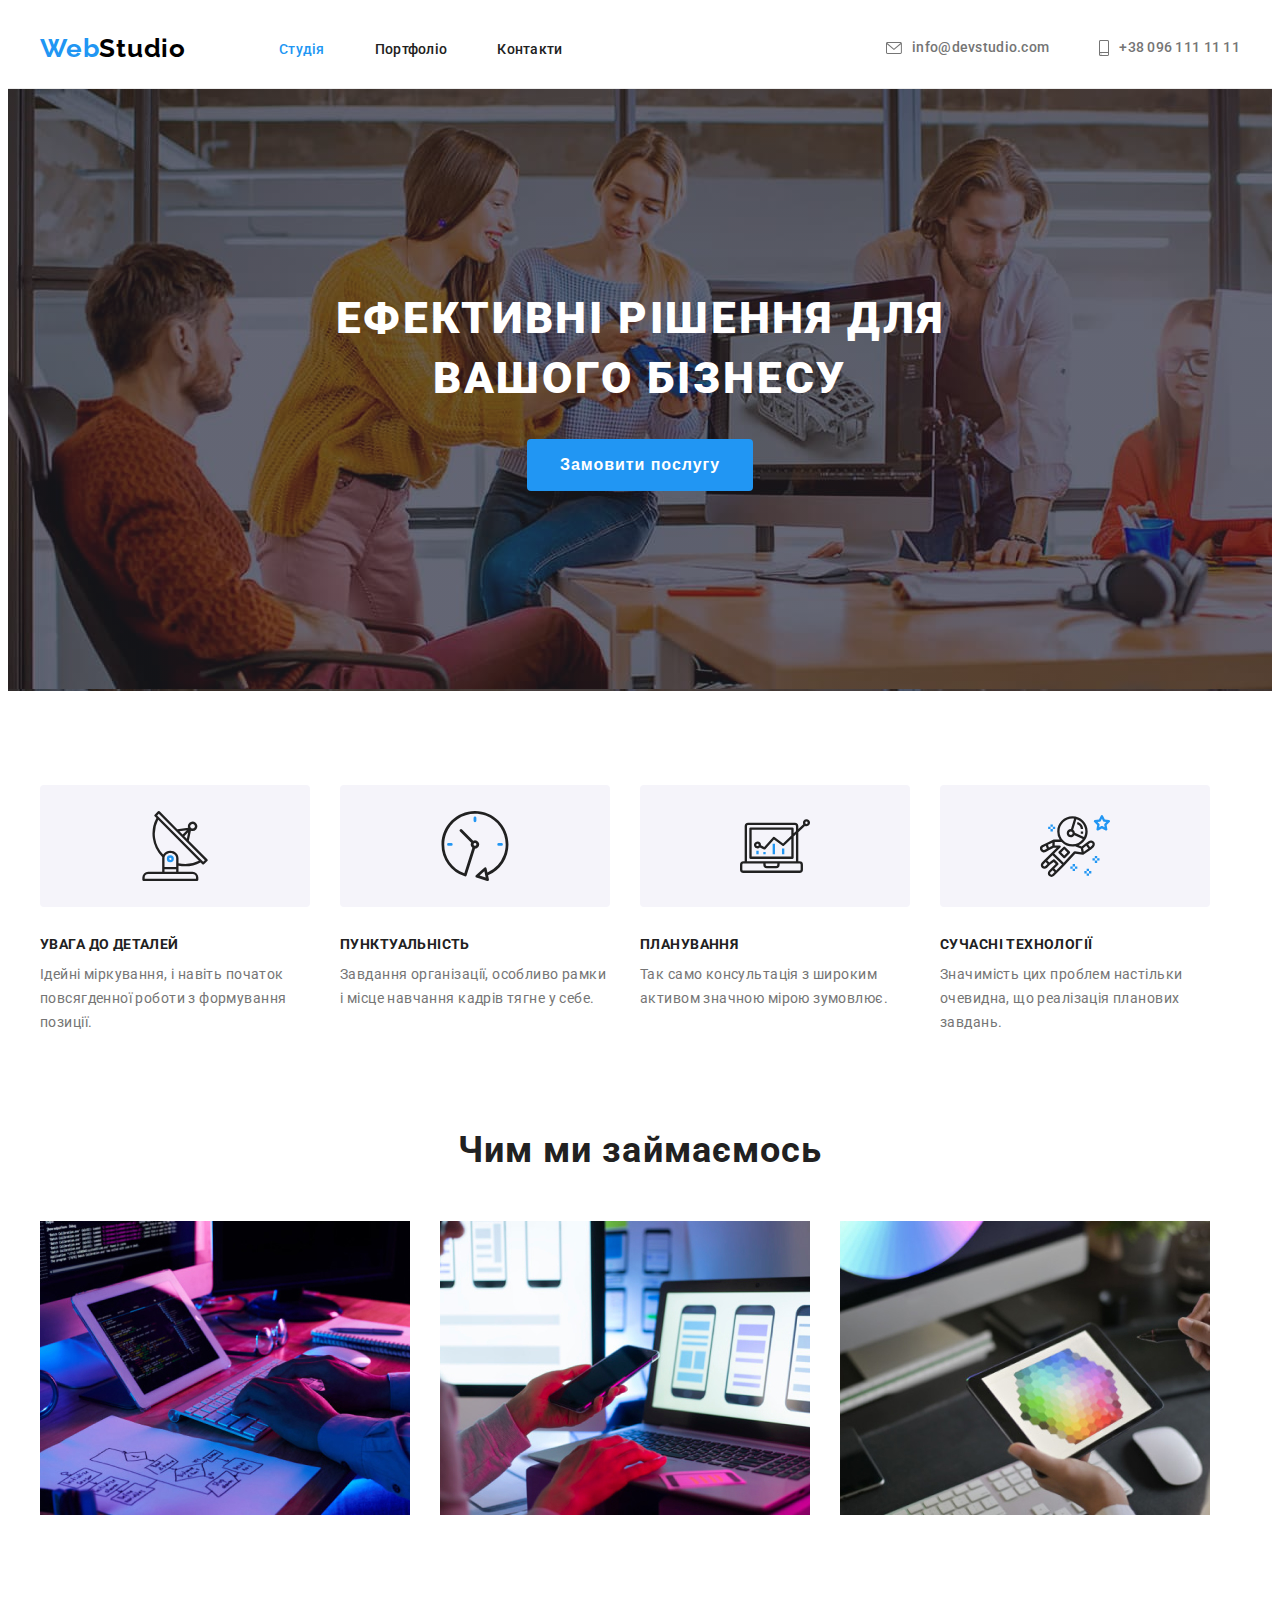
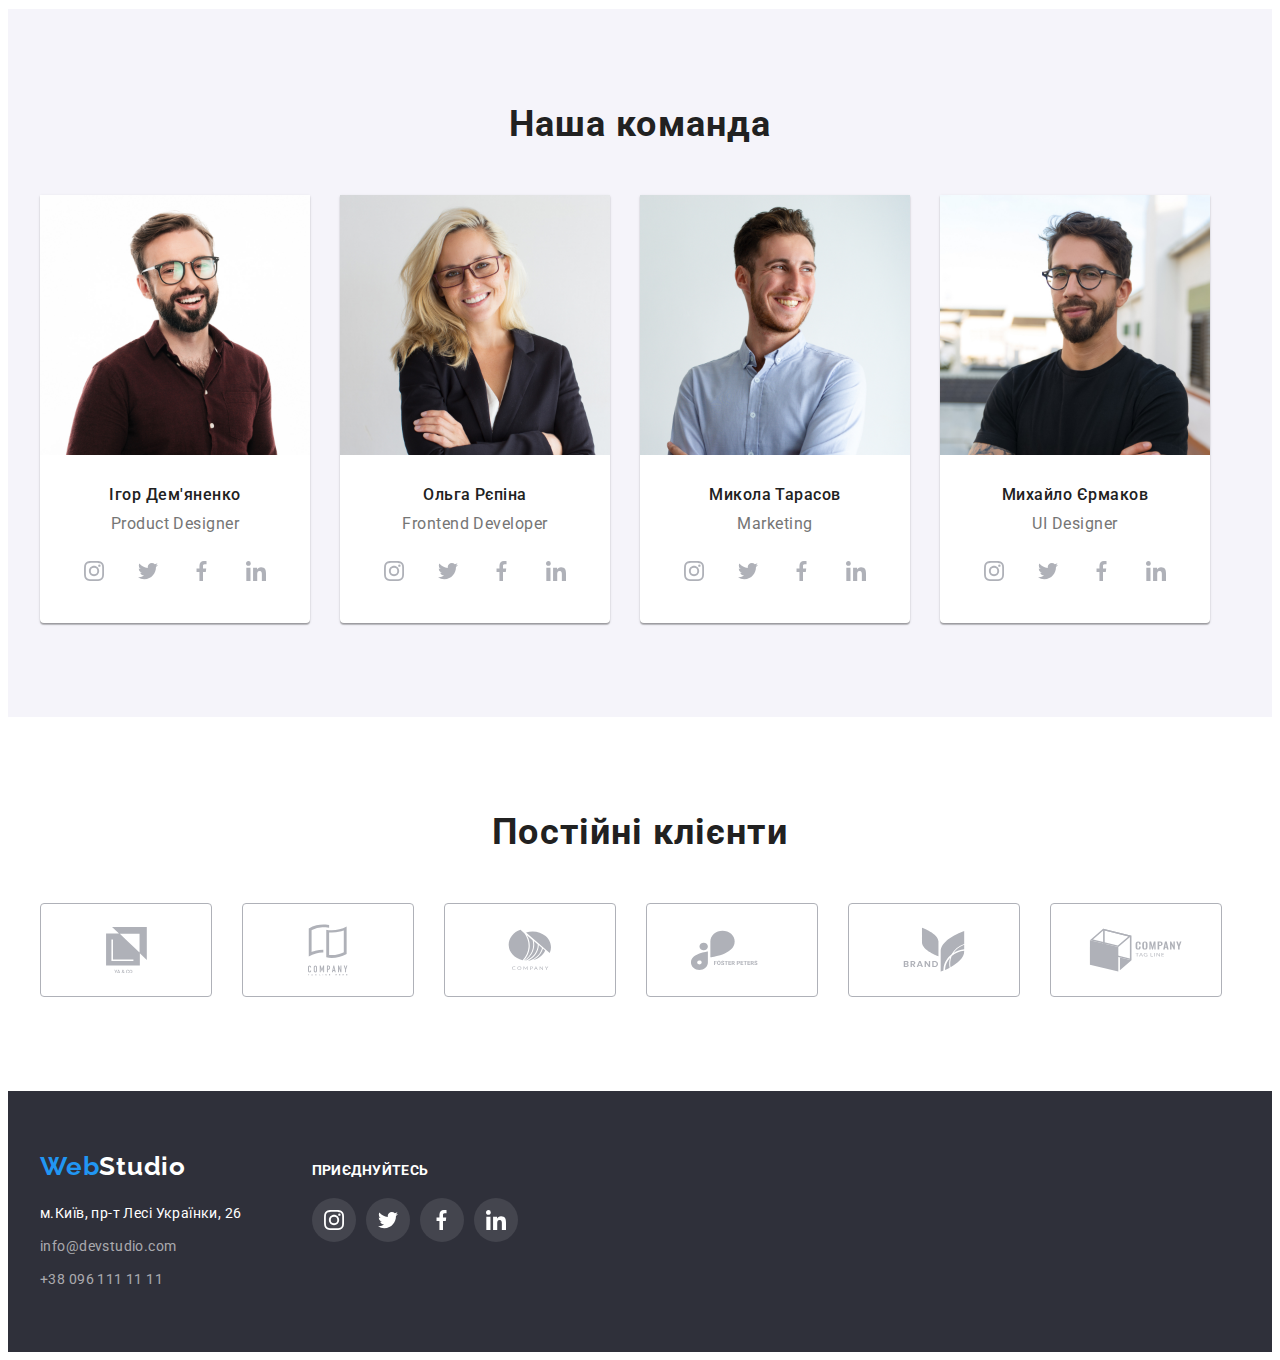
==== index.html @ f3720ad2 "Initial commit" ====
<!DOCTYPE html>
<html lang="uk">
  <head>
    <meta charset="UTF-8" />
    <meta http-equiv="X-UA-Compatible" content="IE=edge" />
    <meta name="viewport" content="width=device-width, initial-scale=1.0" />
    <title>WebStudio</title>
    <link rel="preconnect" href="https://fonts.googleapis.com" />
    <link rel="preconnect" href="https://fonts.gstatic.com" crossorigin />
    <link
      href="https://fonts.googleapis.com/css2?family=Raleway:wght@700&family=Roboto:wght@400;500;700;900&display=swap"
      rel="stylesheet"
    />
    <link
      rel="stylesheet"
      href="https://cdnjs.cloudflare.com/ajax/libs/modern-normalize/1.1.0/modern-normalize.min.css"
      integrity="sha512-wpPYUAdjBVSE4KJnH1VR1HeZfpl1ub8YT/NKx4PuQ5NmX2tKuGu6U/JRp5y+Y8XG2tV+wKQpNHVUX03MfMFn9Q=="
      crossorigin="anonymous"
      referrerpolicy="no-referrer"
    />
    <link rel="stylesheet" href="./css/style.css" />
  </head>

  <body>
    <header class="header">
      <div class="container header-container">
        <nav class="navigation">
          <a href="./index.html" class="logo"> <span class="accent">Web</span>Studio </a>
          <ul class="nav-link">
            <li class="current item"><a href="./index.html"> Студія </a></li>
            <li class="item"><a href="./portfolio.html"> Портфоліо </a></li>
            <li class="item"><a href=" "> Контакти </a></li>
          </ul>
        </nav>
        <ul class="adress-nav">
          <li class="item adress-item">
            <a href="mailto:info@devstudio.com" class="adress-link">
              <svg class="adress-icon" width="16" height="12">
                <use href="./images/icons.svg#envelope"></use>
              </svg>
              info@devstudio.com
            </a>
          </li>

          <li class="item adress-item">
            <a href="callto:+380961111111" class="adress-link">
              <svg class="adress-icon" width="10" height="16">
                <use href="./images/icons.svg#smartphone"></use>
              </svg>
              +38 096 111 11 11
            </a>
          </li>
        </ul>
      </div>
    </header>
    <main>
      <section class="section hero">
        <div class="container">
          <h1 class="main-title">Ефективні рішення для вашого бізнесу</h1>
          <button type="button" class="btn">Замовити послугу</button>
        </div>
      </section>
      <section class="section">
        <div class="container">
          <h2 class="visually-hidden">Наші особливості</h2>
          <ul class="features">
            <li class="features-item">
              <div class="features-icon-wrap">
                <svg class="features-icon" width="70" height="70">
                  <use href="./images/icons.svg#antenna"></use>
                </svg>
              </div>
              <h3 class="features-item-title">Увага до деталей</h3>
              <p class="features-item-text">
                Ідейні міркування, і навіть початок повсягденної роботи з формування позиції.
              </p>
            </li>
            <li class="features-item">
              <div class="features-icon-wrap">
                <svg class="features-icon" width="70" height="70">
                  <use href="./images/icons.svg#clock"></use>
                </svg>
              </div>
              <h3 class="features-item-title">Пунктуальність</h3>
              <p class="features-item-text">
                Завдання організації, особливо рамки і місце навчання кадрів тягне у себе.
              </p>
            </li>
            <li class="features-item">
              <div class="features-icon-wrap">
                <svg class="features-icon" width="70" height="70">
                  <use href="./images/icons.svg#diagram"></use>
                </svg>
              </div>
              <h3 class="features-item-title">Планування</h3>
              <p class="features-item-text">
                Так само консультація з широким активом значною мірою зумовлює.
              </p>
            </li>
            <li class="features-item">
              <div class="features-icon-wrap">
                <svg class="features-icon" width="70" height="70">
                  <use href="./images/icons.svg#astronaut"></use>
                </svg>
              </div>
              <h3 class="features-item-title">Сучасні технології</h3>
              <p class="features-item-text">
                Значимість цих проблем настільки очевидна, що реалізація планових завдань.
              </p>
            </li>
          </ul>
        </div>
      </section>
      <section class="section works-preview">
        <div class="container">
          <h2 class="section-title">Чим ми займаємось</h2>
          <ul class="works-list">
            <li class="works-item">
              <img
                src="./images/box_1.jpg"
                alt="робоче місце з комп'ютером, планшетом та клавіатурою"
                width="370"
              />
            </li>
            <li class="works-item">
              <img
                src="./images/box_2.jpg"
                alt="ноутбук із зображеннями макетів додатків на мобільному телефоні"
                width="370"
              />
            </li>
            <li class="works-item">
              <img
                src="./images/box_3.jpg"
                alt="планшет із зображенням кольорової палітри"
                width="370"
              />
            </li>
          </ul>
        </div>
      </section>
      <section class="employee section">
        <div class="container">
          <h2 class="section-title">Наша команда</h2>
          <ul class="team">
            <li class="team-member">
              <img src="./images/employee_1.jpg" alt="фотографія Ігора Дем'яненко" width="270" />
              <div class="team-member-info">
                <h3 class="team-member-name">Ігор Дем'яненко</h3>
                <p class="team-member-position">Product Designer</p>
                <ul class="team-contact">
                  <li class="social-contact-list">
                    <a href="" class="social-contact-link">
                      <svg class="social-contact-icon" width="20" height="20">
                        <use
                          href="./images/icons.svg#instagram"
                          target="_blank"
                          rel="noopener
              noreferrer"
                        ></use>
                      </svg>
                    </a>
                  </li>
                  <li class="social-contact-list">
                    <a href="" class="social-contact-link">
                      <svg class="social-contact-icon" width="20" height="20">
                        <use href="./images/icons.svg#twitter"></use>
                      </svg>
                    </a>
                  </li>
                  <li class="social-contact-list">
                    <a href="" class="social-contact-link">
                      <svg class="social-contact-icon" width="20" height="20">
                        <use
                          href="./images/icons.svg#facebook"
                          target="_blank"
                          rel="noopener
              noreferrer"
                        ></use>
                      </svg>
                    </a>
                  </li>
                  <li class="social-contact-list">
                    <a href="" class="social-contact-link">
                      <svg class="social-contact-icon" width="20" height="20">
                        <use
                          href="./images/icons.svg#linkedin"
                          target="_blank"
                          rel="noopener
              noreferrer"
                        ></use>
                      </svg>
                    </a>
                  </li>
                </ul>
              </div>
            </li>
            <li class="team-member">
              <img src="./images/employee_2.jpg" alt="фотографія Ольги Рєпіної" width="270" />
              <div class="team-member-info">
                <h3 class="team-member-name">Ольга Рєпіна</h3>
                <p class="team-member-position">Frontend Developer</p>
                <ul class="team-contact">
                  <li class="social-contact-list">
                    <a href="" class="social-contact-link">
                      <svg class="social-contact-icon" width="20" height="20">
                        <use
                          href="./images/icons.svg#instagram"
                          target="_blank"
                          rel="noopener
              noreferrer"
                        ></use>
                      </svg>
                    </a>
                  </li>
                  <li class="social-contact-list">
                    <a href="" class="social-contact-link">
                      <svg class="social-contact-icon" width="20" height="20">
                        <use
                          href="./images/icons.svg#twitter"
                          target="_blank"
                          rel="noopener
              noreferrer"
                        ></use>
                      </svg>
                    </a>
                  </li>
                  <li class="social-contact-list">
                    <a href="" class="social-contact-link">
                      <svg class="social-contact-icon" width="20" height="20">
                        <use
                          href="./images/icons.svg#facebook"
                          target="_blank"
                          rel="noopener
              noreferrer"
                        ></use>
                      </svg>
                    </a>
                  </li>
                  <li class="social-contact-list">
                    <a href="" class="social-contact-link">
                      <svg class="social-contact-icon" width="20" height="20">
                        <use
                          href="./images/icons.svg#linkedin"
                          target="_blank"
                          rel="noopener
              noreferrer"
                        ></use>
                      </svg>
                    </a>
                  </li>
                </ul>
              </div>
            </li>
            <li class="team-member">
              <img src="./images/employee_3.jpg" alt="фотографія Миколи Тарасова" width="270" />
              <div class="team-member-info">
                <h3 class="team-member-name">Микола Тарасов</h3>
                <p class="team-member-position">Marketing</p>
                <ul class="team-contact">
                  <li class="social-contact-list">
                    <a href="" class="social-contact-link">
                      <svg class="social-contact-icon" width="20" height="20">
                        <use
                          href="./images/icons.svg#instagram"
                          target="_blank"
                          rel="noopener
              noreferrer"
                        ></use>
                      </svg>
                    </a>
                  </li>
                  <li class="social-contact-list">
                    <a href="" class="social-contact-link">
                      <svg class="social-contact-icon" width="20" height="20">
                        <use
                          href="./images/icons.svg#twitter"
                          target="_blank"
                          rel="noopener
              noreferrer"
                        ></use>
                      </svg>
                    </a>
                  </li>
                  <li class="social-contact-list">
                    <a href="" class="social-contact-link">
                      <svg class="social-contact-icon" width="20" height="20">
                        <use
                          href="./images/icons.svg#facebook"
                          target="_blank"
                          rel="noopener
              noreferrer"
                        ></use>
                      </svg>
                    </a>
                  </li>
                  <li class="social-contact-list">
                    <a href="" class="social-contact-link">
                      <svg class="social-contact-icon" width="20" height="20">
                        <use
                          href="./images/icons.svg#linkedin"
                          target="_blank"
                          rel="noopener
              noreferrer"
                        ></use>
                      </svg>
                    </a>
                  </li>
                </ul>
              </div>
            </li>
            <li class="team-member">
              <img src="./images/employee_4.jpg" alt="фотографія Михайла Єрмакова" width="270" />
              <div class="team-member-info">
                <h3 class="team-member-name">Михайло Єрмаков</h3>
                <p class="team-member-position">UI Designer</p>
                <ul class="team-contact">
                  <li class="social-contact-list">
                    <a
                      href=""
                      class="social-contact-link"
                      target="_blank"
                      rel="noopener
              noreferrer"
                    >
                      <svg class="social-contact-icon" width="20" height="20">
                        <use href="./images/icons.svg#instagram"></use>
                      </svg>
                    </a>
                  </li>
                  <li class="social-contact-list">
                    <a
                      href=""
                      class="social-contact-link"
                      target="_blank"
                      rel="noopener
              noreferrer"
                    >
                      <svg class="social-contact-icon" width="20" height="20">
                        <use href="./images/icons.svg#twitter"></use>
                      </svg>
                    </a>
                  </li>
                  <li class="social-contact-list">
                    <a
                      href=""
                      class="social-contact-link"
                      target="_blank"
                      rel="noopener
              noreferrer"
                    >
                      <svg class="social-contact-icon" width="20" height="20">
                        <use href="./images/icons.svg#facebook"></use>
                      </svg>
                    </a>
                  </li>
                  <li class="social-contact-list">
                    <a
                      href=""
                      class="social-contact-link"
                      target="_blank"
                      rel="noopener
              noreferrer"
                    >
                      <svg class="social-contact-icon" width="20" height="20">
                        <use href="./images/icons.svg#linkedin"></use>
                      </svg>
                    </a>
                  </li>
                </ul>
              </div>
            </li>
          </ul>
        </div>
      </section>
      <section class="section">
        <div class="container">
          <h2 class="section-title">Постійні клієнти</h2>
          <ul class="clients-list">
            <li class="clients-item">
              <a
                href=" "
                class="clients-link"
                target="_blank"
                rel="noopener
              noreferrer"
              >
                <svg class="clients-icon" width="41" height="46.7">
                  <use href="./images/icons.svg#group1"></use>
                </svg>
              </a>
            </li>
            <li class="clients-item">
              <a
                href=" "
                class="clients-link"
                target="_blank"
                rel="noopener
              noreferrer"
              >
                <svg class="clients-icon" width="40" height="52">
                  <use href="./images/icons.svg#group2"></use>
                </svg>
              </a>
            </li>
            <li class="clients-item">
              <a
                href=" "
                class="clients-link"
                target="_blank"
                rel="noopener
              noreferrer"
              >
                <svg class="clients-icon" width="43.46" height="41.18">
                  <use href="./images/icons.svg#group3"></use>
                </svg>
              </a>
            </li>
            <li class="clients-item">
              <a
                href=" "
                class="clients-link"
                target="_blank"
                rel="noopener
              noreferrer"
              >
                <svg class="clients-icon" width="84.44" height="40.62">
                  <use href="./images/icons.svg#group4"></use>
                </svg>
              </a>
            </li>
            <li class="clients-item">
              <a
                href=" "
                class="clients-link"
                target="_blank"
                rel="noopener
              noreferrer"
              >
                <svg class="clients-icon" width="62.54" height="45.43">
                  <use href="./images/icons.svg#group5"></use>
                </svg>
              </a>
            </li>
            <li class="clients-item">
              <a
                href=" "
                class="clients-link"
                target="_blank"
                rel="noopener
              noreferrer"
              >
                <svg class="clients-icon" width="93.79" height="43.93">
                  <use href="./images/icons.svg#group6"></use>
                </svg>
              </a>
            </li>
          </ul>
        </div>
      </section>
    </main>
    <footer class="footer">
      <div class="container footer-wrap">
        <div class="adress-wrap">
          <a href="./index.html" class="footer-logo"> <span class="accent">Web</span>Studio </a>
          <address class="adress">
            <ul>
              <li class="footer-adress">
                <a
                  href="https://www.google.com/maps/place/%D0%B1%D1%83%D0%BB%D1%8C%D0%B2%D0%B0%D1%80+%D0%9B%D0%B5%D1%81%D1%96+%D0%A3%D0%BA%D1%80%D0%B0%D1%97%D0%BD%D0%BA%D0%B8,+26,+%D0%9A%D0%B8%D1%97%D0%B2,+02000/@50.4265807,30.5383858,17z/data=!3m1!4b1!4m6!3m5!1s0x40d4cf0e033ecbe9:0x57a4dffefec77da0!8m2!3d50.4265807!4d30.5383858!16s%2Fg%2F1tctq5jv"
                  target="_blank"
                  rel="noopener
                noreferrer"
                  >м.Київ, пр-т Лесі Українки, 26</a
                >
              </li>
              <li class="footer-contact">
                <a href="mailto:info@devstudio.com">info@devstudio.com</a>
              </li>
              <li class="footer-contact"><a href="callto:+380961111111">+38 096 111 11 11</a></li>
            </ul>
          </address>
        </div>
        <div class="social-links-wrap">
          <p class="join">приєднуйтесь</p>
          <ul class="team-contact">
            <li class="social-contact-list">
              <a
                href=""
                class="social-contact-link footer-link"
                target="_blank"
                rel="noopener
              noreferrer"
              >
                <svg class="social-contact-icon footer-icon" width="20" height="20">
                  <use href="./images/icons.svg#instagram"></use>
                </svg>
              </a>
            </li>
            <li class="social-contact-list">
              <a
                href=""
                class="social-contact-link footer-link"
                target="_blank"
                rel="noopener
              noreferrer"
              >
                <svg class="social-contact-icon footer-icon" width="20" height="20">
                  <use href="./images/icons.svg#twitter"></use>
                </svg>
              </a>
            </li>
            <li class="social-contact-list">
              <a
                href=""
                class="social-contact-link footer-link"
                target="_blank"
                rel="noopener
              noreferrer"
              >
                <svg class="social-contact-icon footer-icon" width="20" height="20">
                  <use href="./images/icons.svg#facebook"></use>
                </svg>
              </a>
            </li>
            <li class="social-contact-list">
              <a
                href=""
                class="social-contact-link footer-link"
                target="_blank"
                rel="noopener
              noreferrer"
              >
                <svg class="social-contact-icon footer-icon" width="20" height="20">
                  <use href="./images/icons.svg#linkedin"></use>
                </svg>
              </a>
            </li>
          </ul>
        </div>
      </div>
    </footer>
  </body>
</html>
---- css/style.css ----
:root {
  --brand-color: #2196f3;
  --main-color: #212121;
  --second-color: #757575;
  --bg-color: #2f303a;
}

/* ------------------RESET---------------------- */

h1,
h2,
h3,
h4,
h5,
h6,
p {
  margin: 0;
}
ul {
  list-style: none;
  margin: 0;
  padding: 0;
}
a {
  text-decoration: none;
}
img {
  display: block;
}

/* ------------------GENERAL-------------------- */

body {
  background-color: #ffffff;
  font-family: 'Roboto', sans-serif;
  color: var(--main-color);
}
.container {
  width: 100%;
  max-width: 1200px;
  margin: 0 auto;
  padding-left: 15px;
  padding-right: 15px;
}
.section {
  padding-top: 94px;
  padding-bottom: 94px;
}
.visually-hidden {
  position: absolute;
  width: 1px;
  height: 1px;
  margin: -1px;
  border: 0;
  padding: 0;

  white-space: nowrap;
  clip-path: inset(100%);
  clip: rect(0 0 0 0);
  overflow: hidden;
}

/* ------------------HEADER-------------------- */

.header {
  border-bottom: 1px solid #ececec;
}
.header-container {
  display: flex;
  align-items: center;
}
.navigation {
  display: flex;
  align-items: center;
}
.logo {
  margin-right: 93px;
}
.logo,
.footer-logo {
  font-family: 'Raleway', sans-serif;
  font-weight: 700;
  font-size: 26px;
  line-height: 1.19;
  letter-spacing: 0.03em;
  color: #000000;
}
.accent {
  color: var(--brand-color);
}
.nav-link,
.adress-nav {
  display: flex;
  gap: 50px;
  align-items: center;
}

.adress-nav {
  margin-left: auto;
}
.nav-link a,
.adress-nav a {
  padding: 32px 0;
  font-weight: 500;
  font-size: 14px;
  line-height: 1.14;
  letter-spacing: 0.02em;
  color: var(--main-color);
}
.nav-link a:hover,
.nav-link a:focus,
.adress-nav a:hover,
.adress-nav a:focus,
.footer-adress a:hover,
.footer-contact a:hover,
.footer-adress a:focus,
.footer-contact a:focus {
  color: var(--brand-color);
}
.current a {
  color: var(--brand-color);
}
.adress-nav a {
  color: var(--second-color);
}
.adress-link {
  display: flex;
  align-items: center;
}

.adress-icon {
  fill: currentColor;
  margin-right: 10px;
}
/* ------------------HERO-------------------- */

.hero {
  max-width: 1600px;
  padding: 200px 0;
  margin-left: auto;
  margin-right: auto;
  background-color: var(--bg-color);
  text-align: center;
  background-image: linear-gradient(rgba(47, 48, 58, 0.4), rgba(47, 48, 58, 0.4)),
    url(../images/bg_image.jpg);
}

.main-title {
  width: 696px;
  margin: 0 auto 30px;

  font-weight: 900;
  font-size: 44px;
  line-height: 1.36;
  letter-spacing: 0.06em;
  text-transform: uppercase;
  color: #ffffff;
}
.btn {
  padding: 10px 32px;
  display: block;
  margin: 0 auto;
  border: 1px solid transparent;
  border-radius: 4px;

  font-weight: 700;
  font-size: 16px;
  line-height: 1.88;
  letter-spacing: 0.06em;
  color: #ffffff;
  background-color: var(--brand-color);
  cursor: pointer;
}
.btn:hover,
.btn:focus {
  background-color: #188ce8;
}

/* ------------------FEATURES-------------------- */
.features {
  display: flex;
  gap: 30px;
}
.features-item {
  width: 270px;
}
.features-icon-wrap {
  height: 120px;
  margin-bottom: 30px;
  display: flex;
  align-items: center;
  justify-content: center;

  background: #f5f4fa;
  border: 1px solid transparent;
  border-radius: 4px;
}

.features .features-item-title {
  margin-bottom: 10px;

  font-weight: 700;
  font-size: 14px;
  line-height: 1.14;
  letter-spacing: 0.03em;
  text-transform: uppercase;
}
.features .features-item-text {
  font-size: 14px;
  line-height: 1.71;
  letter-spacing: 0.03em;
  color: var(--second-color);
}

/* -----------------WORKS-------------------- */

.works-preview {
  padding-top: 0;
}
.works-list {
  display: flex;
  gap: 30px;
}

.section-title {
  margin-bottom: 50px;

  font-weight: 700;
  font-size: 36px;
  line-height: 1.17;
  text-align: center;
  letter-spacing: 0.03em;
}

/* ------------------TEAM-------------------- */

.employee {
  background-color: #f5f4fa;
}
.team {
  display: flex;
  gap: 30px;
}
.team .team-member-name {
  margin-bottom: 10px;

  font-weight: 500;
  font-size: 16px;
  line-height: 1.19;
  text-align: center;
  letter-spacing: 0.03em;
}
.team .team-member-position {
  margin-bottom: 16px;

  font-size: 16px;
  line-height: 1.19;
  text-align: center;
  letter-spacing: 0.03em;
  color: var(--second-color);
}
.team-member {
  background-color: #ffffff;
  border-radius: 0px 0px 4px 4px;
  box-shadow: 0px 1px 3px rgba(0, 0, 0, 0.12), 0px 1px 1px rgba(0, 0, 0, 0.14),
    0px 2px 1px rgba(0, 0, 0, 0.2);
}
.team-member-info {
  padding-top: 30px;
  padding-bottom: 30px;
}

.team-contact {
  display: flex;
  gap: 10px;
  align-items: center;
  justify-content: center;
}
.social-contact-link {
  display: flex;
  align-items: center;
  justify-content: center;

  width: 44px;
  height: 44px;
  color: #afb1b8;
  background-color: #ffffff;
  border-radius: 50%;
}
.social-contact-link:hover,
.social-contact-link:focus {
  color: #ffffff;
  background-color: var(--brand-color);
}
.social-contact-icon {
  fill: currentColor;
}

/* -----------------CLIENTS-------------------- */

.clients-list {
  display: flex;
  gap: 30px;
}
.clients-link {
  width: 170px;
  height: 92px;
  display: flex;
  align-items: center;
  justify-content: center;
  color: #afb1b8;
  border: 1px solid #afb1b8;
  border-radius: 4px;
}
.clients-link:hover,
.clients-link:focus {
  color: var(--brand-color);
  border: 1px solid var(--brand-color);
}

.clients-icon {
  fill: currentColor;
}
/* ------------------PORTFOLIO-------------------- */

.filter-btn {
  display: flex;
  justify-content: center;
  margin-bottom: 50px;
  gap: 8px;
}

.filter-btn button {
  padding: 6px 22px;
  border-radius: 4px;
  border: 1px solid transparent;

  font-weight: 500;
  font-size: 16px;
  line-height: 1.63;
  text-align: center;
  letter-spacing: 0.03em;
  background-color: #f5f4fa;
  color: var(--main-color);
  cursor: pointer;
}
.filter-btn button:hover,
.filter-btn button:focus {
  color: #ffffff;
  background-color: var(--brand-color);
  box-shadow: 0px 3px 1px rgba(0, 0, 0, 0.1), 0px 1px 2px rgba(0, 0, 0, 0.08),
    0px 2px 2px rgba(0, 0, 0, 0.12);
}
.works {
  display: flex;
  flex-wrap: wrap;
  gap: 30px;
}
.works-example-item {
  width: calc((100% - 60px) / 3);
}
.works-example-item:hover {
  box-shadow: 0px 1px 1px rgba(0, 0, 0, 0.12), 0px 4px 4px rgba(0, 0, 0, 0.06),
    1px 4px 6px rgba(0, 0, 0, 0.16);
}
.works .works-example-title {
  margin-bottom: 4px;

  font-weight: 700;
  font-size: 18px;
  line-height: 2;
  letter-spacing: 0.06em;
}
.works .works-example-text {
  font-size: 16px;
  line-height: 1.88;
  letter-spacing: 0.06em;
  color: var(--second-color);
}
.works-example-info {
  padding: 20px;

  border-right: 1px solid #eeeeee;
  border-left: 1px solid #eeeeee;
  border-bottom: 1px solid #eeeeee;
}

/* ------------------FOOTER-------------------- */
.footer-wrap {
  display: flex;
  align-items: baseline;
  gap: 70px;
}
.footer {
  background-color: var(--bg-color);
  padding-top: 60px;
  padding-bottom: 60px;
}
.adress {
  margin-top: 20px;
  font-style: normal;
}
.adress li:not(:last-child) {
  margin-bottom: 9px;
}
.footer-logo {
  color: #ffffff;
}
.footer-adress a,
.footer-contact a {
  color: #ffffff;

  font-size: 14px;
  line-height: 1.71;
  letter-spacing: 0.03em;
}
.footer-contact a {
  color: rgba(255, 255, 255, 0.6);
}
.join {
  margin-bottom: 20px;

  font-weight: 700;
  font-size: 14px;
  line-height: 1, 14;
  letter-spacing: 0.03em;
  text-transform: uppercase;
  color: #ffffff;
}
.footer-link {
  color: #ffffff;
  background-color: rgba(255, 255, 255, 0.1);
}
.footer-link:hover,
.footer-link:focus {
  background-color: var(--brand-color);
}
.footer-icon {
  fill: currentColor;
}
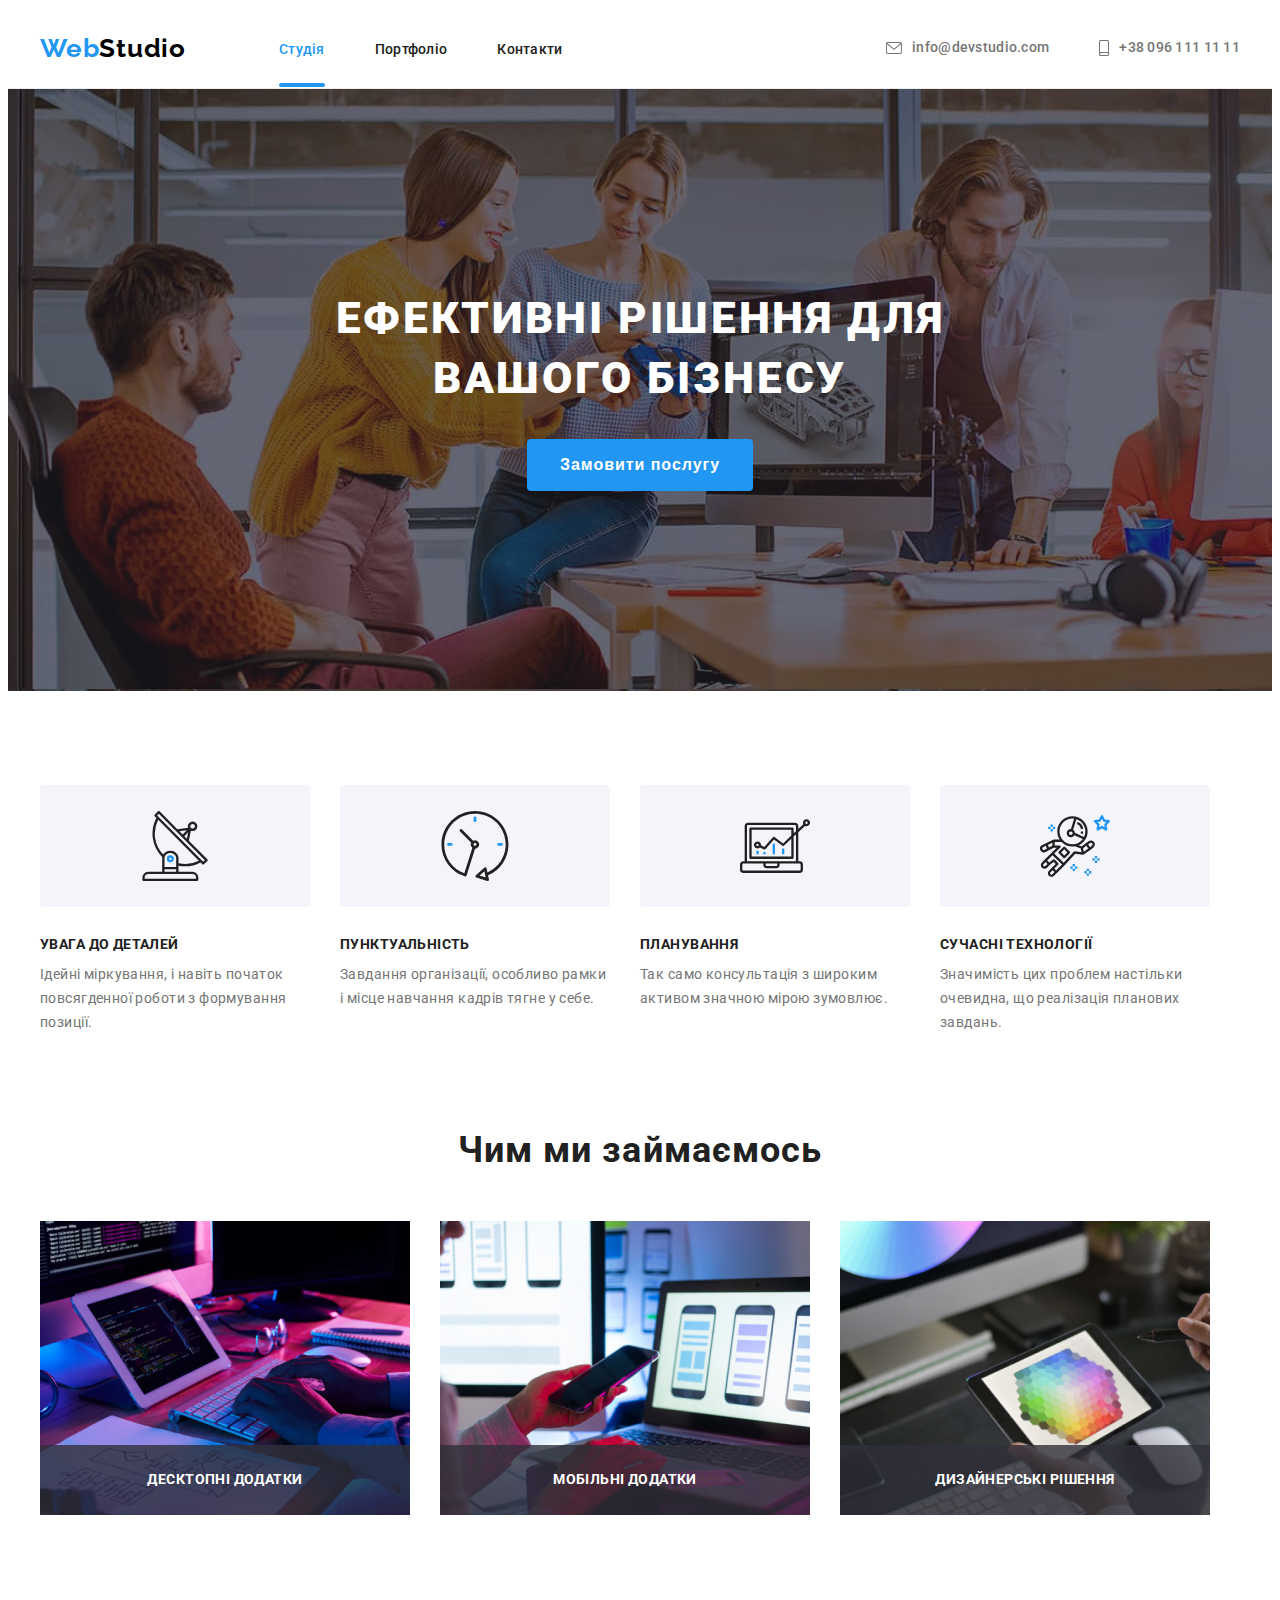
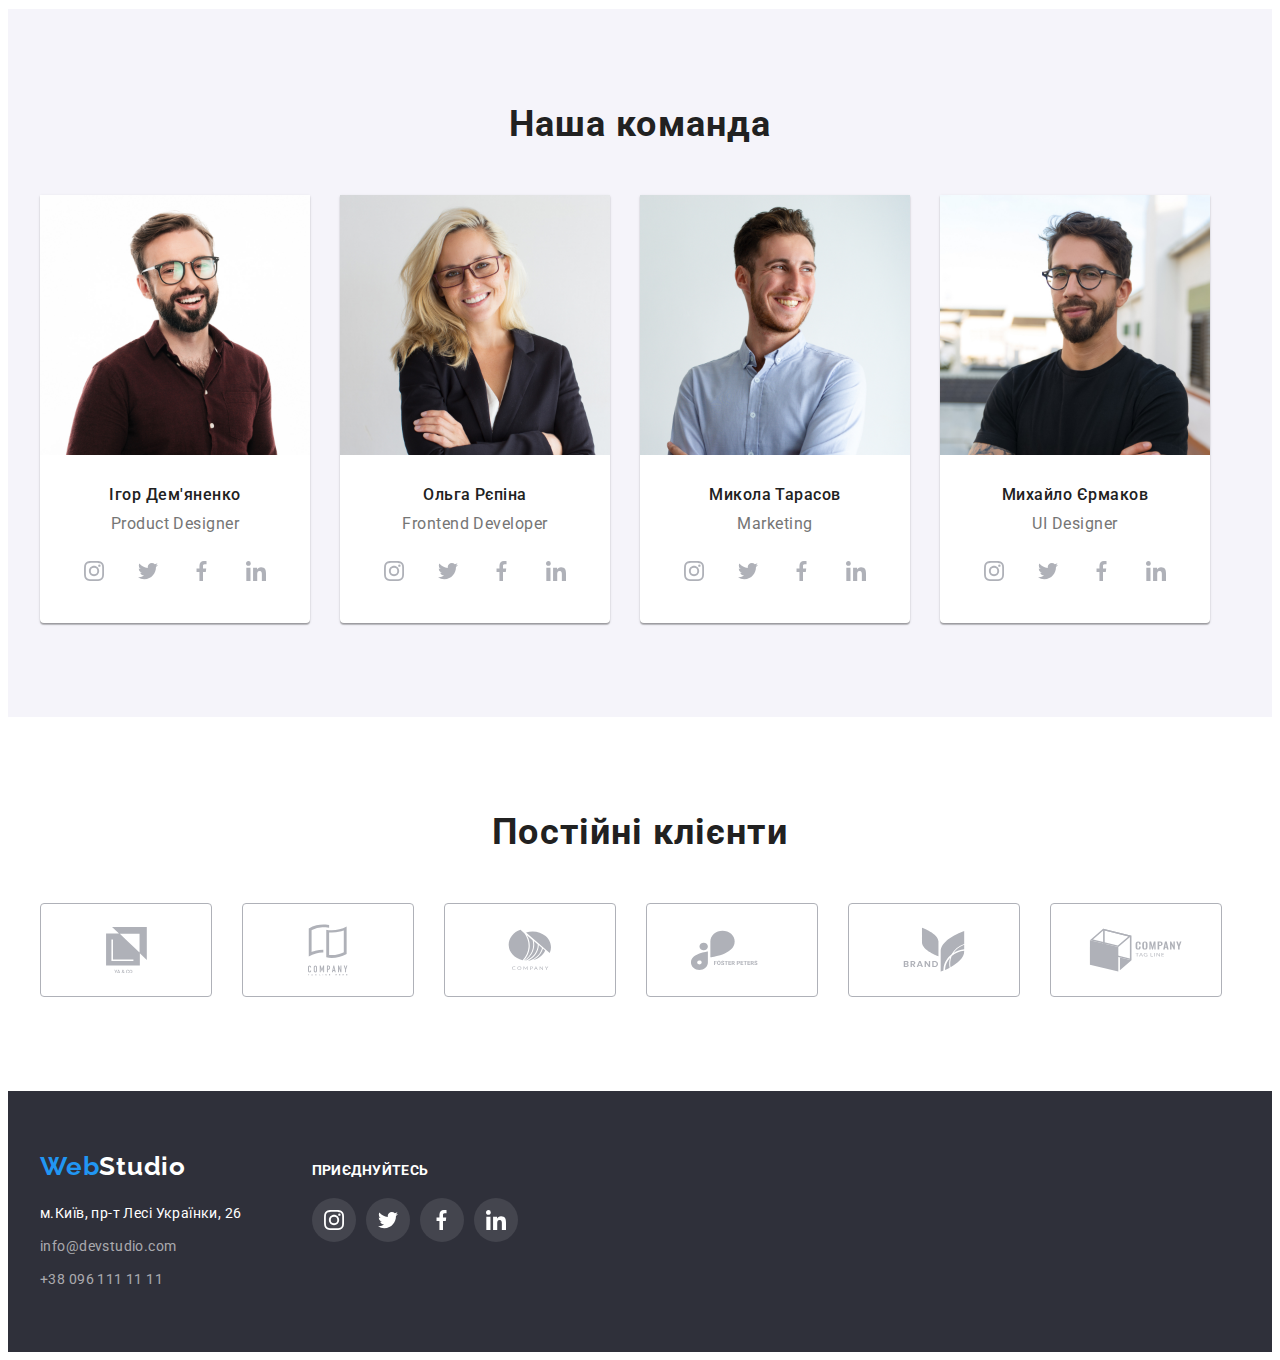
==== commit 781832bc: "added transitions" ====
--- a/index.html
+++ b/index.html
@@ -27,9 +27,9 @@
         <nav class="navigation">
           <a href="./index.html" class="logo"> <span class="accent">Web</span>Studio </a>
           <ul class="nav-link">
-            <li class="current item"><a href="./index.html"> Студія </a></li>
-            <li class="item"><a href="./portfolio.html"> Портфоліо </a></li>
-            <li class="item"><a href=" "> Контакти </a></li>
+            <li class="item"><a href="./index.html" class="current nav-link-item"> Студія </a></li>
+            <li class="item"><a href="./portfolio.html" class="nav-link-item"> Портфоліо </a></li>
+            <li class="item"><a href=" " class="nav-link-item"> Контакти </a></li>
           </ul>
         </nav>
         <ul class="adress-nav">
@@ -57,7 +57,7 @@
       <section class="section hero">
         <div class="container">
           <h1 class="main-title">Ефективні рішення для вашого бізнесу</h1>
-          <button type="button" class="btn">Замовити послугу</button>
+          <button type="button" class="btn" data-modal-open>Замовити послугу</button>
         </div>
       </section>
       <section class="section">
@@ -116,25 +116,34 @@
           <h2 class="section-title">Чим ми займаємось</h2>
           <ul class="works-list">
             <li class="works-item">
-              <img
-                src="./images/box_1.jpg"
-                alt="робоче місце з комп'ютером, планшетом та клавіатурою"
-                width="370"
-              />
+              <div class="works-wrap">
+                <img
+                  src="./images/box_1.jpg"
+                  alt="робоче місце з комп'ютером, планшетом та клавіатурою"
+                  width="370"
+                />
+                <p class="works-item-text">Десктопні додатки</p>
+              </div>
             </li>
             <li class="works-item">
-              <img
-                src="./images/box_2.jpg"
-                alt="ноутбук із зображеннями макетів додатків на мобільному телефоні"
-                width="370"
-              />
+              <div class="works-wrap">
+                <img
+                  src="./images/box_2.jpg"
+                  alt="ноутбук із зображеннями макетів додатків на мобільному телефоні"
+                  width="370"
+                />
+                <p class="works-item-text">Мобільні додатки</p>
+              </div>
             </li>
             <li class="works-item">
-              <img
-                src="./images/box_3.jpg"
-                alt="планшет із зображенням кольорової палітри"
-                width="370"
-              />
+              <div class="works-wrap">
+                <img
+                  src="./images/box_3.jpg"
+                  alt="планшет із зображенням кольорової палітри"
+                  width="370"
+                />
+                <p class="works-item-text">Дизайнерські рішення</p>
+              </div>
             </li>
           </ul>
         </div>
@@ -540,5 +549,15 @@
         </div>
       </div>
     </footer>
+    <div class="backdrop is-hidden" data-modal>
+      <div class="modal">
+        <button class="close-btn" data-modal-close>
+          <svg class="close-icon" width="18" height="18">
+            <use href="./images/icons.svg#close"></use>
+          </svg>
+        </button>
+      </div>
+    </div>
+    <script src="./js/modal.js"></script>
   </body>
 </html>
--- a/css/style.css
+++ b/css/style.css
@@ -100,11 +100,18 @@
 }
 .nav-link a,
 .adress-nav a {
+  position: relative;
   padding: 32px 0;
   font-weight: 500;
   font-size: 14px;
   line-height: 1.14;
   letter-spacing: 0.02em;
+
+  transition-property: color;
+  transition-duration: 250ms;
+  transition-timing-function: cubic-bezier(0.4, 0, 0.2, 1);
+}
+.nav-link-item {
   color: var(--main-color);
 }
 .nav-link a:hover,
@@ -117,8 +124,20 @@
 .footer-contact a:focus {
   color: var(--brand-color);
 }
-.current a {
+
+.current {
   color: var(--brand-color);
+}
+.current::after {
+  content: '';
+  position: absolute;
+  bottom: 0;
+  left: 0;
+  transform: translateY(-50%);
+  width: 100%;
+  height: 4px;
+  border-radius: 2px;
+  background-color: var(--brand-color);
 }
 .adress-nav a {
   color: var(--second-color);
@@ -170,6 +189,9 @@
   color: #ffffff;
   background-color: var(--brand-color);
   cursor: pointer;
+  transition-property: background-color;
+  transition-duration: 250ms;
+  transition-timing-function: cubic-bezier(0.4, 0, 0.2, 1);
 }
 .btn:hover,
 .btn:focus {
@@ -231,7 +253,26 @@
   text-align: center;
   letter-spacing: 0.03em;
 }
-
+.works-wrap {
+  position: relative;
+}
+.works-item-text {
+  position: absolute;
+  bottom: 0;
+  padding-top: 27px;
+  padding-bottom: 27px;
+  width: 100%;
+
+  font-weight: 700;
+  font-size: 14px;
+  line-height: 1.14;
+  text-align: center;
+  letter-spacing: 0.03em;
+  text-transform: uppercase;
+
+  color: #ffffff;
+  background-color: rgba(47, 48, 58, 0.8);
+}
 /* ------------------TEAM-------------------- */
 
 .employee {
@@ -286,6 +327,9 @@
   color: #afb1b8;
   background-color: #ffffff;
   border-radius: 50%;
+  transition-property: background-color, color;
+  transition-duration: 250ms;
+  transition-timing-function: cubic-bezier(0.4, 0, 0.2, 1);
 }
 .social-contact-link:hover,
 .social-contact-link:focus {
@@ -311,6 +355,9 @@
   color: #afb1b8;
   border: 1px solid #afb1b8;
   border-radius: 4px;
+  transition-property: color, border;
+  transition-duration: 250ms;
+  transition-timing-function: cubic-bezier(0.4, 0, 0.2, 1);
 }
 .clients-link:hover,
 .clients-link:focus {
@@ -343,6 +390,9 @@
   background-color: #f5f4fa;
   color: var(--main-color);
   cursor: pointer;
+  transition-property: background-color, box-shadow, color;
+  transition-duration: 250ms;
+  transition-timing-function: cubic-bezier(0.4, 0, 0.2, 1);
 }
 .filter-btn button:hover,
 .filter-btn button:focus {
@@ -358,6 +408,12 @@
 }
 .works-example-item {
   width: calc((100% - 60px) / 3);
+  transition-property: box-shadow;
+  transition-duration: 250ms;
+  transition-timing-function: cubic-bezier(0.4, 0, 0.2, 1);
+}
+.works-example-item:hover .works-example-text-top {
+  transform: translateY(0);
 }
 .works-example-item:hover {
   box-shadow: 0px 1px 1px rgba(0, 0, 0, 0.12), 0px 4px 4px rgba(0, 0, 0, 0.06),
@@ -384,6 +440,30 @@
   border-left: 1px solid #eeeeee;
   border-bottom: 1px solid #eeeeee;
 }
+.works-example-wrap {
+  position: relative;
+  overflow: hidden;
+}
+.works-example-text-top {
+  position: absolute;
+  top: 0;
+  padding-top: 63px;
+  padding-left: 24px;
+  padding-right: 24px;
+  height: 100%;
+  width: 100%;
+  font-size: 18px;
+  line-height: 1.56;
+  letter-spacing: 0.03em;
+
+  color: #ffffff;
+  background-color: rgba(33, 150, 243, 0.9);
+
+  transform: translateY(100%);
+  transition-property: transform;
+  transition-duration: 250ms;
+  transition-timing-function: cubic-bezier(0.4, 0, 0.2, 1);
+}
 
 /* ------------------FOOTER-------------------- */
 .footer-wrap {
@@ -430,6 +510,9 @@
 .footer-link {
   color: #ffffff;
   background-color: rgba(255, 255, 255, 0.1);
+  transition-property: background-color;
+  transition-duration: 250ms;
+  transition-timing-function: cubic-bezier(0.4, 0, 0.2, 1);
 }
 .footer-link:hover,
 .footer-link:focus {
@@ -438,3 +521,56 @@
 .footer-icon {
   fill: currentColor;
 }
+
+/* ------------------MODAL-------------------- */
+
+.backdrop {
+  position: fixed;
+  top: 0;
+  left: 0;
+  width: 100%;
+  height: 100%;
+  background-color: rgba(0, 0, 0, 0.2);
+  transition: opacity 150ms linear, visibility 150ms linear;
+}
+.backdrop.is-hidden {
+  visibility: hidden;
+  opacity: 0;
+  pointer-events: none;
+}
+
+.modal {
+  position: absolute;
+  top: 50%;
+  left: 50%;
+
+  min-width: 528px;
+  min-height: 581px;
+  background: #ffffff;
+  box-shadow: 0px 1px 3px rgba(0, 0, 0, 0.12), 0px 1px 1px rgba(0, 0, 0, 0.14),
+    0px 2px 1px rgba(0, 0, 0, 0.2);
+  border-radius: 4px;
+
+  transform: translate(-50%, -50%);
+  transition: transform 200ms ease-in;
+}
+
+.backdrop.is-hidden .modal {
+  transform: translate(-50%, -70%);
+}
+
+.close-btn {
+  display: flex;
+  justify-content: center;
+  align-items: center;
+
+  position: absolute;
+  top: 0;
+  right: 0;
+  margin: 8px;
+  width: 30px;
+  height: 30px;
+  border-radius: 50%;
+  border: 1px solid #afb1b8;
+  background-color: #ffffff;
+}
